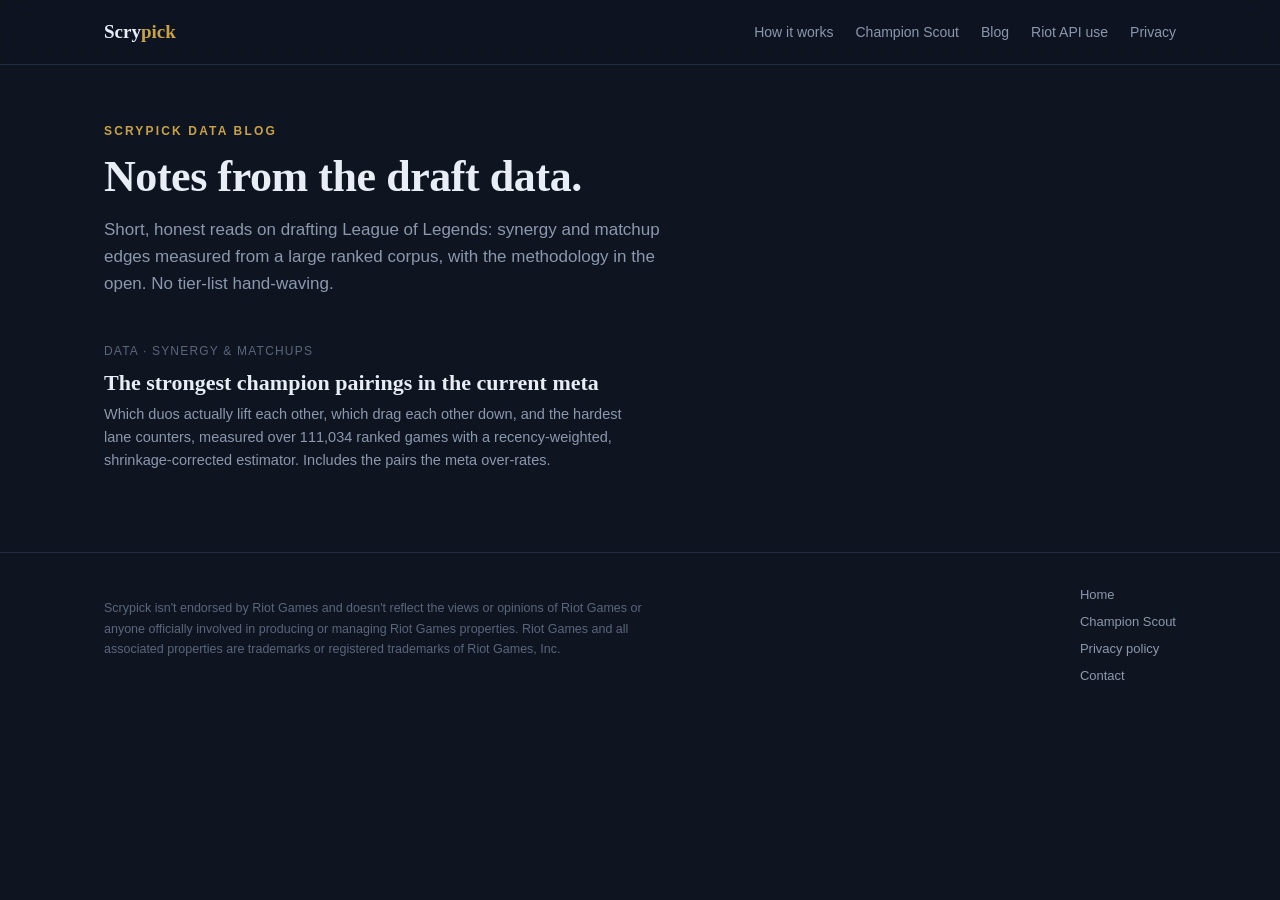
==== blog/index.html @ 4df8849a "Redesign: editorial serif + gold identity, product truth caught up - New visual system shared with C" ====
<!DOCTYPE html>
<html lang="en">
<head>
<meta charset="UTF-8">
<meta name="viewport" content="width=device-width, initial-scale=1">
<title>Scrypick Data Blog, draft, matchups, and champion pairings from ranked data</title>
<meta name="description" content="Short, honest data notes on League of Legends drafting: synergy and matchup edges measured from a large ranked corpus, with our methodology in the open.">
<link rel="icon" href="data:image/svg+xml,%3Csvg xmlns=%27http://www.w3.org/2000/svg%27 viewBox=%270 0 32 32%27%3E%3Crect width=%2732%27 height=%2732%27 rx=%276%27 fill=%27%230e1420%27/%3E%3Ccircle cx=%2716%27 cy=%2715%27 r=%278.5%27 fill=%27none%27 stroke=%27%23c8a24b%27 stroke-width=%272.2%27/%3E%3Ccircle cx=%2716%27 cy=%2715%27 r=%273.2%27 fill=%27%23c8a24b%27/%3E%3Cpath d=%27M9 26h14%27 stroke=%27%23c8a24b%27 stroke-width=%272.2%27 stroke-linecap=%27round%27/%3E%3C/svg%3E">
<link rel="stylesheet" href="../style.css">
</head>
<body>

<header class="nav">
  <div class="wrap">
    <a class="brand" href="../index.html" style="text-decoration:none">Scry<b>pick</b></a>
    <nav class="nav-links">
      <a href="../index.html#how">How it works</a>
      <a href="../scout.html">Champion Scout</a>
      <a href="index.html">Blog</a>
      <a href="../index.html#api">Riot API use</a>
      <a href="../privacy.html">Privacy</a>
    </nav>
  </div>
</header>

<main>
  <section class="blog-head">
    <div class="wrap">
      <span class="eyebrow">Scrypick data blog</span>
      <h1>Notes from the draft data.</h1>
      <p class="sub">Short, honest reads on drafting League of Legends: synergy and matchup edges measured from a large ranked corpus, with the methodology in the open. No tier-list hand-waving.</p>
    </div>
  </section>

  <section style="border-top:none; padding-top:8px">
    <div class="wrap">
      <ul class="postlist">
        <li>
          <a class="post-card" href="strongest-champion-pairings.html">
            <span class="kicker">Data · Synergy &amp; matchups</span>
            <h3>The strongest champion pairings in the current meta</h3>
            <p>Which duos actually lift each other, which drag each other down, and the hardest lane counters, measured over 111,034 ranked games with a recency-weighted, shrinkage-corrected estimator. Includes the pairs the meta over-rates.</p>
          </a>
        </li>
      </ul>
    </div>
  </section>
</main>

<footer class="site">
  <div class="wrap">
    <p class="legal">
      Scrypick isn't endorsed by Riot Games and doesn't reflect the views or opinions of Riot Games
      or anyone officially involved in producing or managing Riot Games properties. Riot Games and all
      associated properties are trademarks or registered trademarks of Riot Games, Inc.
    </p>
    <div class="footlinks">
      <a href="../index.html">Home</a>
      <a href="../scout.html">Champion Scout</a>
      <a href="../privacy.html">Privacy policy</a>
      <a href="mailto:contact@scrypick.com">Contact</a>
    </div>
  </div>
</footer>

</body>
</html>
---- style.css ----
/* Scrypick site - native CSS, no build step (GitHub Pages).
   Design read: product landing + compliance page for League players AND Riot
   API reviewers. Brand: "the crystal ball that shows its math" - scry/oracle
   editorial language grounded in measured statistics. Shares the visual family
   of the Champion Scout page (ink-navy ground, single gold accent, serif
   display). Dials: variance 7 / motion 4 / density 4.
   Shape system: panels 10px, badges 3px, buttons 3px (sharp-ish, editorial).
   One accent (gold). Semantic good/bad kept separate from the accent. */
:root {
  --ground: #0e1420;
  --ground-2: #121926;
  --panel: #161e2e;
  --edge: #232e44;
  --edge-2: #2e3c58;
  --ink: #e8edf6;
  --muted: #8b98ad;
  --faint: #5a667c;
  --gold: #c8a24b;          /* single accent, brand */
  --gold-ink: #141004;      /* text ON gold */
  --good: #5bc98c;          /* semantic only */
  --bad: #e06a6a;           /* semantic only */
  --warn: #d7b676;          /* semantic only */
  --maxw: 1120px;
  --r-panel: 10px;
  --r-chip: 3px;
  --serif: Georgia, "Times New Roman", serif;
  --sans: -apple-system, BlinkMacSystemFont, "Segoe UI", Roboto, Helvetica, Arial, sans-serif;
  --mono: ui-monospace, "Cascadia Mono", SFMono-Regular, Menlo, Consolas, monospace;
}
* { box-sizing: border-box; }
html { scroll-behavior: smooth; }
@media (prefers-reduced-motion: reduce) { html { scroll-behavior: auto; } }
body {
  margin: 0;
  background: var(--ground);
  color: var(--ink);
  font: 16px/1.6 var(--sans);
  -webkit-font-smoothing: antialiased;
  text-rendering: optimizeLegibility;
}
.wrap { max-width: var(--maxw); margin: 0 auto; padding: 0 24px; }
a { color: var(--gold); text-decoration: none; }
a:hover { text-decoration: underline; }
h1, h2, h3 { line-height: 1.1; margin: 0; text-wrap: balance; }
h1, h2 { font-family: var(--serif); font-weight: 700; letter-spacing: -0.01em; }

/* ---- nav (one line, 64px) ---- */
header.nav { border-bottom: 1px solid var(--edge); position: sticky; top: 0; background: rgba(14, 20, 32, 0.88); backdrop-filter: blur(8px); z-index: 10; }
header.nav .wrap { display: flex; align-items: center; justify-content: space-between; height: 64px; }
.brand { font-family: var(--serif); font-weight: 700; font-size: 19px; color: var(--ink); }
.brand b { color: var(--gold); font-weight: 700; }
.nav-links { display: flex; gap: 22px; }
.nav-links a { color: var(--muted); font-size: 14px; }
.nav-links a:hover { color: var(--ink); text-decoration: none; }
@media (max-width: 680px) { .nav-links { display: none; } }

/* ---- buttons (sharp, editorial) ---- */
.btn { display: inline-flex; align-items: center; gap: 8px; border-radius: var(--r-chip); padding: 12px 22px; font-weight: 600; font-size: 15px; border: 1px solid var(--edge-2); transition: transform .12s ease, background .2s ease, border-color .2s ease, color .2s ease; white-space: nowrap; }
.btn:hover { text-decoration: none; }
.btn:active { transform: translateY(1px); }
.btn:focus-visible { outline: 2px solid var(--gold); outline-offset: 2px; }
.btn.primary { background: var(--gold); color: var(--gold-ink); border-color: var(--gold); }
.btn.primary:hover { background: #d6b25e; }
.btn.ghost { background: transparent; color: var(--ink); }
.btn.ghost:hover { border-color: var(--gold); color: var(--gold); }

/* ---- hero: asymmetric split, fits viewport ---- */
.hero { padding: 56px 0 48px; border-bottom: 1px solid var(--edge); }
.hero .wrap { display: grid; grid-template-columns: 1.15fr 0.85fr; gap: 48px; align-items: center; }
.eyebrow { display: inline-block; font-family: var(--sans); font-size: 12px; font-weight: 600; letter-spacing: 0.18em; text-transform: uppercase; color: var(--gold); margin-bottom: 16px; }
.hero h1 { font-size: clamp(34px, 5vw, 54px); }
.hero p.sub { color: var(--muted); font-size: 17.5px; margin: 18px 0 26px; max-width: 44ch; }
.hero p.sub strong { color: var(--ink); font-weight: 600; }
.hero .cta { display: flex; gap: 12px; flex-wrap: wrap; }
@media (max-width: 860px) { .hero .wrap { grid-template-columns: 1fr; gap: 32px; } .hero { padding: 40px 0 36px; } }

/* live-output panel: honest typographic preview of the real overlay payload */
.example { background: var(--panel); border: 1px solid var(--edge); border-radius: var(--r-panel); padding: 8px; }
.example .cap { color: var(--faint); font-size: 12px; padding: 8px 12px 6px; }
.rec { padding: 4px 12px 6px; }
.rec .row { display: flex; align-items: baseline; gap: 10px; padding: 9px 0; border-top: 1px solid var(--edge); }
.rec .row:first-child { border-top: none; }
.rec .name { font-weight: 600; flex: 0 0 auto; }
.rec .why { color: var(--faint); font-size: 12.5px; flex: 1 1 auto; min-width: 0; }
.rec .wp { font-variant-numeric: tabular-nums; font-family: var(--mono); font-size: 14px; color: var(--good); font-weight: 600; flex: 0 0 auto; }
.tag { font-size: 10px; font-weight: 700; letter-spacing: 0.06em; text-transform: uppercase; padding: 1px 6px; border-radius: var(--r-chip); vertical-align: 2px; }
.tag.best { color: var(--gold); border: 1px solid var(--gold); }
.tag.tie { color: var(--muted); border: 1px solid var(--edge-2); }
.tag.risk { color: var(--bad); border: 1px solid var(--bad); }
.example .plan { border-top: 1px solid var(--edge); margin-top: 4px; padding: 10px 12px 8px; }
.example .plan .plan-cap { color: var(--faint); font-size: 11px; letter-spacing: 0.14em; text-transform: uppercase; margin-bottom: 7px; }
.plan-chips { display: flex; flex-wrap: wrap; gap: 7px; }
.plan-chip { font-size: 12px; font-weight: 600; padding: 3px 9px; border-radius: var(--r-chip); border: 1px solid var(--edge-2); color: var(--muted); }
.plan-chip.up { color: var(--good); border-color: var(--good); }
.plan-chip.down { color: var(--bad); border-color: var(--bad); }
.example .note { color: var(--faint); font-size: 11.5px; padding: 8px 12px 6px; border-top: 1px solid var(--edge); margin-top: 4px; }

/* ---- sections ---- */
section { padding: 56px 0; border-top: 1px solid var(--edge); }
section:first-of-type { border-top: none; }
section h2 { font-size: clamp(26px, 3.6vw, 34px); }
section .intro { color: var(--muted); margin: 12px 0 30px; max-width: 62ch; font-size: 16.5px; }

/* what-it-does: feature ledger + real screenshot */
.does { display: grid; grid-template-columns: 1.05fr 0.95fr; gap: 44px; align-items: start; }
.does ul { list-style: none; padding: 0; margin: 0; }
.does li { padding: 16px 0; border-top: 1px solid var(--edge); }
.does li:first-child { border-top: none; padding-top: 0; }
.does li b { display: block; margin-bottom: 4px; font-size: 16.5px; }
.does li span { color: var(--muted); font-size: 14.5px; }
.does li .new { font-size: 10px; font-weight: 700; letter-spacing: 0.08em; text-transform: uppercase; color: var(--gold); border: 1px solid var(--gold); border-radius: var(--r-chip); padding: 1px 6px; margin-left: 8px; vertical-align: 2px; }
.does figure { margin: 0; }
.does figcaption { color: var(--faint); font-size: 12.5px; margin-top: 10px; }
.does img { display: block; width: 100%; height: auto; border-radius: var(--r-panel); border: 1px solid var(--edge); }
@media (max-width: 860px) { .does { grid-template-columns: 1fr; gap: 28px; } }

/* briefing band: full-width feature spotlight (game plan + scouting) */
.band { background: var(--ground-2); }
.band .wrap { display: grid; grid-template-columns: 0.9fr 1.1fr; gap: 44px; align-items: center; }
.band h2 { font-size: clamp(24px, 3.2vw, 30px); }
.band p { color: var(--muted); font-size: 15.5px; max-width: 48ch; }
.band .brief { background: var(--panel); border: 1px solid var(--edge); border-radius: var(--r-panel); padding: 18px 20px; }
.band .brief-cap { color: var(--faint); font-size: 11px; letter-spacing: 0.14em; text-transform: uppercase; margin-bottom: 8px; }
.band .brief .line { display: flex; gap: 10px; align-items: baseline; padding: 8px 0; border-top: 1px solid var(--edge); font-size: 14px; }
.band .brief .line:first-child { border-top: none; padding-top: 0; }
.band .brief .k { flex: 0 0 108px; color: var(--faint); font-size: 11px; letter-spacing: 0.12em; text-transform: uppercase; }
.band .brief .v { color: var(--ink); }
.band .brief .v .m { color: var(--faint); font-size: 12px; font-family: var(--mono); }
@media (max-width: 860px) { .band .wrap { grid-template-columns: 1fr; gap: 26px; } }

/* how-we-measure: stacked principle ledger (the moat, given room) */
.principles { list-style: none; padding: 0; margin: 0; max-width: 70ch; }
.principles li { padding: 18px 0; border-top: 1px solid var(--edge); }
.principles li:first-child { border-top: none; }
.principles li b { display: block; margin-bottom: 5px; font-family: var(--serif); font-size: 18px; }
.principles li span { color: var(--muted); font-size: 15px; }
.principles .num { font-variant-numeric: tabular-nums; font-family: var(--mono); color: var(--gold); }

/* how-it-works: numbered steps */
ol.steps { counter-reset: s; list-style: none; padding: 0; margin: 0; display: grid; grid-template-columns: repeat(2, 1fr); gap: 14px; }
ol.steps li { counter-increment: s; position: relative; padding: 18px 18px 18px 58px; background: var(--ground-2); border: 1px solid var(--edge); border-radius: var(--r-panel); }
ol.steps li::before { content: counter(s); position: absolute; left: 16px; top: 16px; width: 28px; height: 28px; display: grid; place-items: center; border-radius: var(--r-chip); background: var(--gold); color: var(--gold-ink); font-weight: 700; font-size: 14px; font-family: var(--mono); }
ol.steps b { color: var(--ink); }
ol.steps span { color: var(--muted); font-size: 14.5px; }
@media (max-width: 720px) { ol.steps { grid-template-columns: 1fr; } }

/* free tools: two-cell grid with distinct grounds */
.tools { display: grid; grid-template-columns: 1fr 1fr; gap: 16px; }
.tools .tool { border: 1px solid var(--edge); border-radius: var(--r-panel); padding: 24px; display: block; color: var(--ink); position: relative; overflow: hidden; transition: border-color .2s ease, transform .12s ease; }
.tools .tool:hover { text-decoration: none; border-color: var(--gold); transform: translateY(-2px); }
.tools .tool.scout { background: linear-gradient(135deg, var(--panel) 0%, #1b2438 100%); }
.tools .tool.blog { background: linear-gradient(135deg, var(--ground-2) 0%, #18202f 100%); }
.tools .tool h3 { font-family: var(--serif); font-size: 21px; margin: 0 0 8px; }
.tools .tool p { margin: 0; color: var(--muted); font-size: 14.5px; max-width: 40ch; }
.tools .tool .go { display: inline-block; margin-top: 16px; color: var(--gold); font-weight: 600; font-size: 14px; }
@media (max-width: 680px) { .tools { grid-template-columns: 1fr; } }

/* api table (compliance surface, unchanged contract) */
table.api { width: 100%; border-collapse: collapse; font-size: 14.5px; }
table.api th, table.api td { text-align: left; padding: 12px 12px; border-bottom: 1px solid var(--edge); vertical-align: top; }
table.api th { color: var(--faint); font-weight: 600; font-size: 12px; letter-spacing: 0.06em; text-transform: uppercase; }
table.api td:first-child { font-weight: 600; white-space: nowrap; font-family: var(--mono); font-size: 13.5px; }
table.api td.why { color: var(--muted); }
.badge { display: inline-block; font-size: 11px; padding: 3px 9px; border-radius: var(--r-chip); border: 1px solid var(--edge-2); color: var(--faint); white-space: nowrap; }
.badge.live { color: var(--good); border-color: #2f5d40; }
.api-foot { color: var(--faint); font-size: 13px; margin-top: 14px; }

/* responsible use: single card row */
.cards { display: grid; grid-template-columns: repeat(2, 1fr); gap: 16px; }
.card { background: var(--panel); border: 1px solid var(--edge); border-radius: var(--r-panel); padding: 22px; }
.card h3 { font-size: 16px; margin-bottom: 7px; }
.card p { margin: 0; color: var(--muted); font-size: 14.5px; }
@media (max-width: 640px) { .cards { grid-template-columns: 1fr; } }

/* contact */
.contact p { color: var(--muted); }

/* footer */
footer.site { border-top: 1px solid var(--edge); padding: 32px 0 64px; }
footer.site .wrap { display: flex; flex-wrap: wrap; gap: 24px; justify-content: space-between; align-items: flex-start; }
.legal { color: var(--faint); font-size: 12.5px; line-height: 1.65; max-width: 560px; }
.footlinks { font-size: 13px; }
.footlinks a { color: var(--muted); display: block; margin-bottom: 6px; }

/* ---- doc pages (privacy) ---- */
.doc { padding: 44px 0 64px; }
.doc h1 { font-size: clamp(30px, 4vw, 40px); }
.doc .updated { color: var(--faint); font-size: 13px; margin: 12px 0 30px; }
.doc h2 { font-size: 20px; margin: 32px 0 8px; }
.doc p, .doc li { color: var(--muted); }
.doc ul { padding-left: 20px; }
.doc li { margin: 6px 0; }
.doc a.back { font-size: 14px; }

/* ---- blog: index + posts ---- */
.blog-head { padding: 52px 0 8px; }
.blog-head .eyebrow { margin-bottom: 12px; }
.blog-head h1 { font-size: clamp(30px, 4.4vw, 44px); }
.blog-head p.sub { color: var(--muted); font-size: 17px; margin: 14px 0 0; max-width: 60ch; }

.postlist { list-style: none; padding: 0; margin: 0; }
.postlist li { border-top: 1px solid var(--edge); }
.postlist li:first-child { border-top: none; }
.postlist a.post-card { display: block; padding: 24px 0; color: var(--ink); }
.postlist a.post-card:hover { text-decoration: none; }
.postlist a.post-card:hover h3 { color: var(--gold); }
.postlist .kicker { font-size: 12px; letter-spacing: 0.1em; text-transform: uppercase; color: var(--faint); }
.postlist h3 { font-family: var(--serif); font-size: 22px; margin: 8px 0 8px; }
.postlist p { color: var(--muted); font-size: 14.5px; margin: 0; max-width: 68ch; }

.post { padding: 8px 0 60px; }
.post .updated { color: var(--faint); font-size: 13px; margin: 8px 0 26px; }
.post > .wrap > .lede, .post .lede { font-size: 18px; color: var(--ink); margin: 0 0 22px; max-width: 62ch; }
.post h2 { font-size: 24px; margin: 36px 0 10px; }
.post h3 { font-size: 17px; margin: 24px 0 6px; color: var(--ink); }
.post p { color: var(--muted); max-width: 68ch; margin: 12px 0; }
.post ul { color: var(--muted); max-width: 68ch; padding-left: 20px; }
.post li { margin: 6px 0; }
.post a.back { font-size: 14px; display: inline-block; margin-top: 10px; }
.callout { background: var(--ground-2); border: 1px solid var(--edge); border-left: 3px solid var(--gold); border-radius: var(--r-chip); padding: 14px 16px; margin: 20px 0; }
.callout p { margin: 0; color: var(--muted); font-size: 14.5px; }

.tbl-wrap { overflow-x: auto; margin: 16px 0 6px; }
table.data { width: 100%; border-collapse: collapse; font-size: 14.5px; min-width: 460px; }
table.data caption { text-align: left; color: var(--faint); font-size: 12.5px; padding: 0 0 8px; }
table.data th, table.data td { text-align: left; padding: 9px 12px; border-bottom: 1px solid var(--edge); }
table.data thead th { color: var(--faint); font-weight: 600; font-size: 12px; letter-spacing: 0.04em; text-transform: uppercase; }
table.data td.pair { font-weight: 600; white-space: nowrap; }
table.data td.num { font-variant-numeric: tabular-nums; font-family: var(--mono); font-size: 13.5px; text-align: right; white-space: nowrap; }
table.data td.pos { color: var(--good); }
table.data td.neg { color: var(--bad); }
table.data td.dim { color: var(--faint); text-align: right; font-variant-numeric: tabular-nums; font-family: var(--mono); font-size: 13px; }
.tbl-note { color: var(--faint); font-size: 12.5px; margin: 6px 0 0; }

/* restrained scroll-reveal, reduced-motion safe. Transform-only on purpose:
   opacity reveals leave below-fold content invisible in non-scrolled renders
   (print, previews, full-page screenshots), which this page cannot afford. */
@media (prefers-reduced-motion: no-preference) {
  @supports (animation-timeline: view()) {
    section .wrap > * {
      animation: rise .55s cubic-bezier(0.16, 1, 0.3, 1) both;
      animation-timeline: view();
      animation-range: entry 0% cover 14%;
    }
  }
  @keyframes rise { from { transform: translateY(14px); } to { transform: none; } }
}
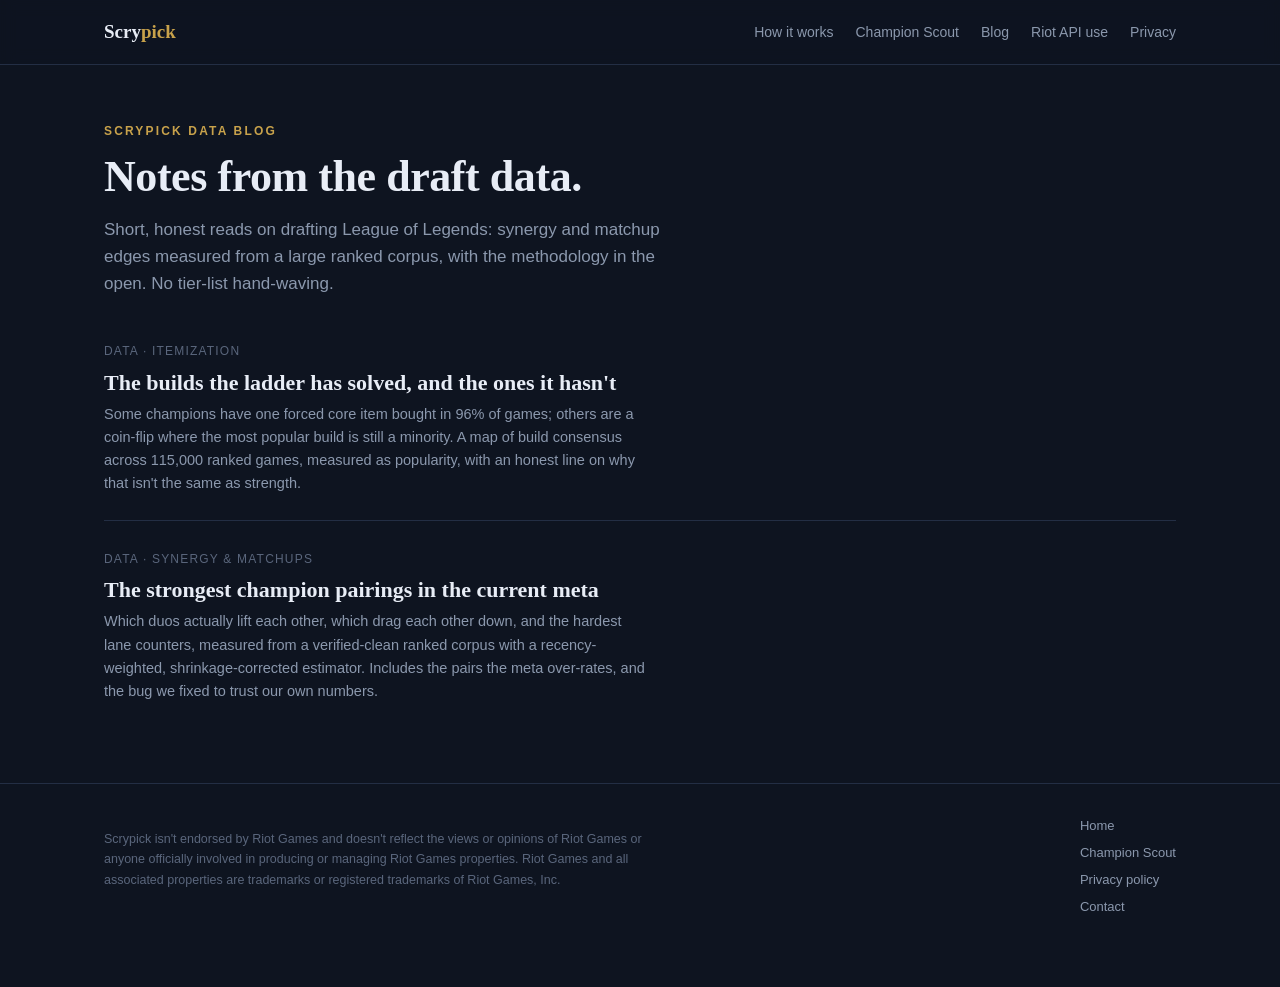
==== commit 56030eb5: "Blog post: solved vs contested builds (itemization consensus) Second data post. Maps build-share con" ====
--- a/blog/index.html
+++ b/blog/index.html
@@ -36,10 +36,17 @@
     <div class="wrap">
       <ul class="postlist">
         <li>
+          <a class="post-card" href="solved-builds-and-live-debates.html">
+            <span class="kicker">Data · Itemization</span>
+            <h3>The builds the ladder has solved, and the ones it hasn't</h3>
+            <p>Some champions have one forced core item bought in 96% of games; others are a coin-flip where the most popular build is still a minority. A map of build consensus across 115,000 ranked games, measured as popularity, with an honest line on why that isn't the same as strength.</p>
+          </a>
+        </li>
+        <li>
           <a class="post-card" href="strongest-champion-pairings.html">
             <span class="kicker">Data · Synergy &amp; matchups</span>
             <h3>The strongest champion pairings in the current meta</h3>
-            <p>Which duos actually lift each other, which drag each other down, and the hardest lane counters, measured over 111,034 ranked games with a recency-weighted, shrinkage-corrected estimator. Includes the pairs the meta over-rates.</p>
+            <p>Which duos actually lift each other, which drag each other down, and the hardest lane counters, measured from a verified-clean ranked corpus with a recency-weighted, shrinkage-corrected estimator. Includes the pairs the meta over-rates, and the bug we fixed to trust our own numbers.</p>
           </a>
         </li>
       </ul>
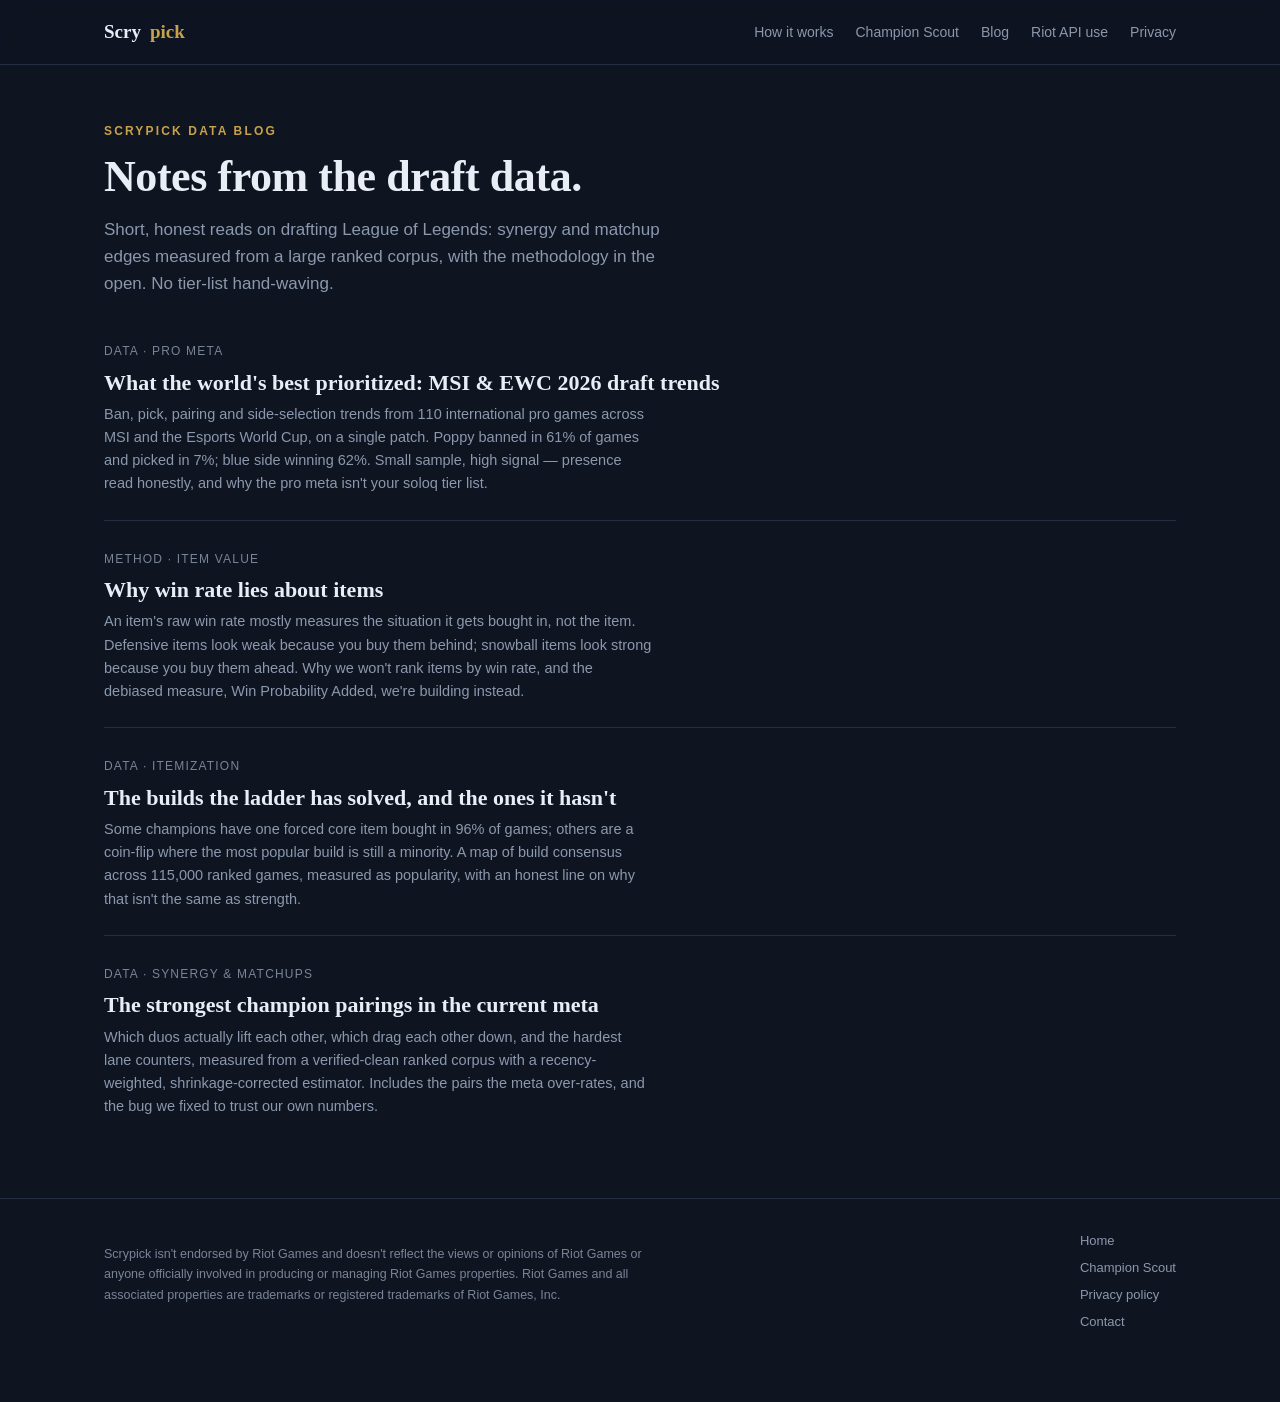
==== commit 375bbd51: "blog: MSI + EWC 2026 pro draft trends article Ban/pick/pairing/side trends from 110 international ga" ====
--- a/blog/index.html
+++ b/blog/index.html
@@ -36,6 +36,20 @@
     <div class="wrap">
       <ul class="postlist">
         <li>
+          <a class="post-card" href="msi-ewc-2026-pro-draft-trends.html">
+            <span class="kicker">Data · Pro meta</span>
+            <h3>What the world's best prioritized: MSI &amp; EWC 2026 draft trends</h3>
+            <p>Ban, pick, pairing and side-selection trends from 110 international pro games across MSI and the Esports World Cup, on a single patch. Poppy banned in 61% of games and picked in 7%; blue side winning 62%. Small sample, high signal — presence read honestly, and why the pro meta isn't your soloq tier list.</p>
+          </a>
+        </li>
+        <li>
+          <a class="post-card" href="why-win-rate-lies-about-items.html">
+            <span class="kicker">Method · Item value</span>
+            <h3>Why win rate lies about items</h3>
+            <p>An item's raw win rate mostly measures the situation it gets bought in, not the item. Defensive items look weak because you buy them behind; snowball items look strong because you buy them ahead. Why we won't rank items by win rate, and the debiased measure, Win Probability Added, we're building instead.</p>
+          </a>
+        </li>
+        <li>
           <a class="post-card" href="solved-builds-and-live-debates.html">
             <span class="kicker">Data · Itemization</span>
             <h3>The builds the ladder has solved, and the ones it hasn't</h3>
--- a/style.css
+++ b/style.css
@@ -5,7 +5,16 @@
    of the Champion Scout page (ink-navy ground, single gold accent, serif
    display). Dials: variance 7 / motion 4 / density 4.
    Shape system: panels 10px, badges 3px, buttons 3px (sharp-ish, editorial).
-   One accent (gold). Semantic good/bad kept separate from the accent. */
+   One accent (gold). Semantic good/bad kept separate from the accent.
+   Display face: Fraunces (SIL OFL, self-hosted latin subset in fonts/ — no
+   third-party CDN, so no visitor-IP leak to match the privacy stance). */
+@font-face {
+  font-family: "Fraunces";
+  font-style: normal;
+  font-weight: 700;
+  font-display: swap;
+  src: url("fonts/fraunces-700.woff2") format("woff2");
+}
 :root {
   --ground: #0e1420;
   --ground-2: #121926;
@@ -14,21 +23,26 @@
   --edge-2: #2e3c58;
   --ink: #e8edf6;
   --muted: #8b98ad;
-  --faint: #5a667c;
+  --faint: #7a8498;         /* de-emphasized text -- lifted to ~AA on --ground */
   --gold: #c8a24b;          /* single accent, brand */
   --gold-ink: #141004;      /* text ON gold */
+  --gold-hi: #d6b25e;       /* accent hover */
+  --panel-hi: #1b2438;      /* panel gradient stop (scout card) */
+  --ground-hi: #18202f;     /* ground gradient stop (blog card) */
+  --good-edge: #2f5d40;     /* live-badge border (semantic) */
   --good: #5bc98c;          /* semantic only */
   --bad: #e06a6a;           /* semantic only */
   --warn: #d7b676;          /* semantic only */
   --maxw: 1120px;
   --r-panel: 10px;
   --r-chip: 3px;
-  --serif: Georgia, "Times New Roman", serif;
+  --serif: "Fraunces", Georgia, "Times New Roman", serif;
   --sans: -apple-system, BlinkMacSystemFont, "Segoe UI", Roboto, Helvetica, Arial, sans-serif;
   --mono: ui-monospace, "Cascadia Mono", SFMono-Regular, Menlo, Consolas, monospace;
 }
 * { box-sizing: border-box; }
-html { scroll-behavior: smooth; }
+html { scroll-behavior: smooth; overflow-x: clip; }
+body { overflow-x: clip; }
 @media (prefers-reduced-motion: reduce) { html { scroll-behavior: auto; } }
 body {
   margin: 0;
@@ -47,12 +61,23 @@
 /* ---- nav (one line, 64px) ---- */
 header.nav { border-bottom: 1px solid var(--edge); position: sticky; top: 0; background: rgba(14, 20, 32, 0.88); backdrop-filter: blur(8px); z-index: 10; }
 header.nav .wrap { display: flex; align-items: center; justify-content: space-between; height: 64px; }
-.brand { font-family: var(--serif); font-weight: 700; font-size: 19px; color: var(--ink); }
+.brand { display: inline-flex; align-items: center; gap: 9px; font-family: var(--serif); font-weight: 700; font-size: 19px; color: var(--ink); }
 .brand b { color: var(--gold); font-weight: 700; }
+.brand-mark { color: var(--gold); flex: 0 0 auto; }
 .nav-links { display: flex; gap: 22px; }
 .nav-links a { color: var(--muted); font-size: 14px; }
 .nav-links a:hover { color: var(--ink); text-decoration: none; }
-@media (max-width: 680px) { .nav-links { display: none; } }
+.navmenu { display: none; }
+@media (max-width: 680px) {
+  .nav-links { display: none; }
+  .navmenu { display: block; position: relative; }
+  .navmenu > summary { list-style: none; cursor: pointer; width: 40px; height: 40px; display: grid; place-items: center; border: 1px solid var(--edge-2); border-radius: var(--r-chip); color: var(--ink); }
+  .navmenu > summary::-webkit-details-marker { display: none; }
+  .navmenu[open] > summary { border-color: var(--gold); color: var(--gold); }
+  .navmenu-panel { position: absolute; right: 0; top: calc(100% + 10px); min-width: 210px; display: grid; gap: 2px; padding: 8px; background: var(--panel); border: 1px solid var(--edge); border-radius: var(--r-panel); box-shadow: 0 10px 34px rgba(0, 0, 0, 0.45); z-index: 20; }
+  .navmenu-panel a { color: var(--muted); font-size: 15px; padding: 10px 12px; border-radius: var(--r-chip); }
+  .navmenu-panel a:hover { color: var(--ink); background: var(--ground-2); text-decoration: none; }
+}
 
 /* ---- buttons (sharp, editorial) ---- */
 .btn { display: inline-flex; align-items: center; gap: 8px; border-radius: var(--r-chip); padding: 12px 22px; font-weight: 600; font-size: 15px; border: 1px solid var(--edge-2); transition: transform .12s ease, background .2s ease, border-color .2s ease, color .2s ease; white-space: nowrap; }
@@ -60,13 +85,13 @@
 .btn:active { transform: translateY(1px); }
 .btn:focus-visible { outline: 2px solid var(--gold); outline-offset: 2px; }
 .btn.primary { background: var(--gold); color: var(--gold-ink); border-color: var(--gold); }
-.btn.primary:hover { background: #d6b25e; }
+.btn.primary:hover { background: var(--gold-hi); }
 .btn.ghost { background: transparent; color: var(--ink); }
 .btn.ghost:hover { border-color: var(--gold); color: var(--gold); }
 
 /* ---- hero: asymmetric split, fits viewport ---- */
-.hero { padding: 56px 0 48px; border-bottom: 1px solid var(--edge); }
-.hero .wrap { display: grid; grid-template-columns: 1.15fr 0.85fr; gap: 48px; align-items: center; }
+.hero { padding: 56px 0 48px; border-bottom: 1px solid var(--edge); position: relative; overflow: clip; }
+.hero .wrap { display: grid; grid-template-columns: 1.15fr 0.85fr; gap: 48px; align-items: center; position: relative; z-index: 1; }
 .eyebrow { display: inline-block; font-family: var(--sans); font-size: 12px; font-weight: 600; letter-spacing: 0.18em; text-transform: uppercase; color: var(--gold); margin-bottom: 16px; }
 .hero h1 { font-size: clamp(34px, 5vw, 54px); }
 .hero p.sub { color: var(--muted); font-size: 17.5px; margin: 18px 0 26px; max-width: 44ch; }
@@ -98,6 +123,10 @@
 /* ---- sections ---- */
 section { padding: 56px 0; border-top: 1px solid var(--edge); }
 section:first-of-type { border-top: none; }
+/* rhythm: not every band the same height -- give the moat room, tighten the tail */
+#measure { padding-block: 76px; }
+.band { padding-block: 64px; }
+#responsible, #contact { padding-block: 44px; }
 section h2 { font-size: clamp(26px, 3.6vw, 34px); }
 section .intro { color: var(--muted); margin: 12px 0 30px; max-width: 62ch; font-size: 16.5px; }
 
@@ -148,8 +177,8 @@
 .tools { display: grid; grid-template-columns: 1fr 1fr; gap: 16px; }
 .tools .tool { border: 1px solid var(--edge); border-radius: var(--r-panel); padding: 24px; display: block; color: var(--ink); position: relative; overflow: hidden; transition: border-color .2s ease, transform .12s ease; }
 .tools .tool:hover { text-decoration: none; border-color: var(--gold); transform: translateY(-2px); }
-.tools .tool.scout { background: linear-gradient(135deg, var(--panel) 0%, #1b2438 100%); }
-.tools .tool.blog { background: linear-gradient(135deg, var(--ground-2) 0%, #18202f 100%); }
+.tools .tool.scout { background: linear-gradient(135deg, var(--panel) 0%, var(--panel-hi) 100%); }
+.tools .tool.blog { background: linear-gradient(135deg, var(--ground-2) 0%, var(--ground-hi) 100%); }
 .tools .tool h3 { font-family: var(--serif); font-size: 21px; margin: 0 0 8px; }
 .tools .tool p { margin: 0; color: var(--muted); font-size: 14.5px; max-width: 40ch; }
 .tools .tool .go { display: inline-block; margin-top: 16px; color: var(--gold); font-weight: 600; font-size: 14px; }
@@ -162,7 +191,7 @@
 table.api td:first-child { font-weight: 600; white-space: nowrap; font-family: var(--mono); font-size: 13.5px; }
 table.api td.why { color: var(--muted); }
 .badge { display: inline-block; font-size: 11px; padding: 3px 9px; border-radius: var(--r-chip); border: 1px solid var(--edge-2); color: var(--faint); white-space: nowrap; }
-.badge.live { color: var(--good); border-color: #2f5d40; }
+.badge.live { color: var(--good); border-color: var(--good-edge); }
 .api-foot { color: var(--faint); font-size: 13px; margin-top: 14px; }
 
 /* responsible use: single card row */
@@ -232,16 +261,54 @@
 table.data td.dim { color: var(--faint); text-align: right; font-variant-numeric: tabular-nums; font-family: var(--mono); font-size: 13px; }
 .tbl-note { color: var(--faint); font-size: 12.5px; margin: 6px 0 0; }
 
-/* restrained scroll-reveal, reduced-motion safe. Transform-only on purpose:
-   opacity reveals leave below-fold content invisible in non-scrolled renders
-   (print, previews, full-page screenshots), which this page cannot afford. */
+/* One orchestrated entrance: the hero rises once on load, then the page is
+   settled -- no blanket scroll-triggered reveals (every-section fade-up reads
+   as AI motion and never lets the page rest). Transform-only on purpose:
+   opacity reveals leave content invisible in non-scrolled renders (print,
+   previews, full-page screenshots), which this page cannot afford. */
 @media (prefers-reduced-motion: no-preference) {
-  @supports (animation-timeline: view()) {
-    section .wrap > * {
-      animation: rise .55s cubic-bezier(0.16, 1, 0.3, 1) both;
-      animation-timeline: view();
-      animation-range: entry 0% cover 14%;
-    }
-  }
+  .hero .wrap > * { animation: rise .6s cubic-bezier(0.16, 1, 0.3, 1) both; }
+  .hero .wrap > * + * { animation-delay: .09s; }
   @keyframes rise { from { transform: translateY(14px); } to { transform: none; } }
 }
+
+/* --- hero enrichment: sanctioned feTurbulence grain + a faint concentric
+   "scry" ring (geometric brand motif echoing the nav mark, not an aurora blob).
+   Both sit behind the content and are inert (pointer-events:none). --- */
+.hero::before {
+  content: ""; position: absolute; inset: 0; z-index: 0; pointer-events: none;
+  background-image: url("data:image/svg+xml,%3Csvg xmlns='http://www.w3.org/2000/svg' width='140' height='140'%3E%3Cfilter id='n'%3E%3CfeTurbulence type='fractalNoise' baseFrequency='0.9' numOctaves='2' stitchTiles='stitch'/%3E%3C/filter%3E%3Crect width='140' height='140' filter='url(%23n)'/%3E%3C/svg%3E");
+  opacity: .035; mix-blend-mode: screen;
+}
+.hero::after {
+  content: ""; position: absolute; z-index: 0; pointer-events: none;
+  top: -130px; right: -150px; width: 440px; height: 440px;
+  background: url("data:image/svg+xml,%3Csvg xmlns='http://www.w3.org/2000/svg' width='440' height='440' viewBox='0 0 440 440' fill='none' stroke='%23c8a24b' stroke-width='1'%3E%3Ccircle cx='220' cy='220' r='66'/%3E%3Ccircle cx='220' cy='220' r='128'/%3E%3Ccircle cx='220' cy='220' r='190'/%3E%3Ccircle cx='220' cy='220' r='219'/%3E%3C/svg%3E") center/contain no-repeat;
+  opacity: .09;
+}
+@media (max-width: 860px) { .hero::after { display: none; } }
+
+/* honest-number lead-in for "How we measure" — the moat as a design element */
+.stat-lead { display: flex; align-items: baseline; gap: 18px; margin: 4px 0 28px; flex-wrap: wrap; }
+.stat-lead .big { font-family: var(--mono); font-variant-numeric: tabular-nums; font-weight: 700; font-size: clamp(46px, 7.5vw, 74px); line-height: 1; letter-spacing: -0.02em; color: var(--gold); }
+.stat-lead .cap { color: var(--muted); font-size: 15px; max-width: 42ch; }
+.stat-lead .cap b { color: var(--ink); font-weight: 600; }
+
+/* annotated product shot: numbered pins track the image (percent coords), a
+   legend carries the meaning and stays correct when pins hide on small screens */
+.does .shot { margin: 0; }
+.does .shot-frame { position: relative; display: block; }
+.does .shot-frame .pin {
+  position: absolute; transform: translate(-50%, -50%);
+  width: 25px; height: 25px; display: grid; place-items: center;
+  border-radius: 50%; background: var(--gold); color: var(--gold-ink);
+  font: 700 13px/1 var(--mono); box-shadow: 0 0 0 4px rgba(200, 162, 75, 0.22);
+}
+.shot-legend { list-style: none; padding: 0; margin: 12px 0 8px; display: grid; gap: 5px; }
+.shot-legend li { display: flex; align-items: baseline; gap: 9px; color: var(--muted); font-size: 13.5px; }
+.shot-legend .n { flex: 0 0 auto; width: 19px; height: 19px; display: inline-grid; place-items: center; border-radius: 50%; border: 1px solid var(--gold); color: var(--gold); font: 700 11px/1 var(--mono); }
+@media (max-width: 560px) { .does .shot-frame .pin { display: none; } }
+
+/* skip link (a11y): off-screen until keyboard focus */
+.skip { position: absolute; left: -9999px; top: 0; z-index: 100; background: var(--gold); color: var(--gold-ink); padding: 10px 16px; border-radius: var(--r-chip); font-weight: 600; }
+.skip:focus { left: 12px; top: 12px; }
